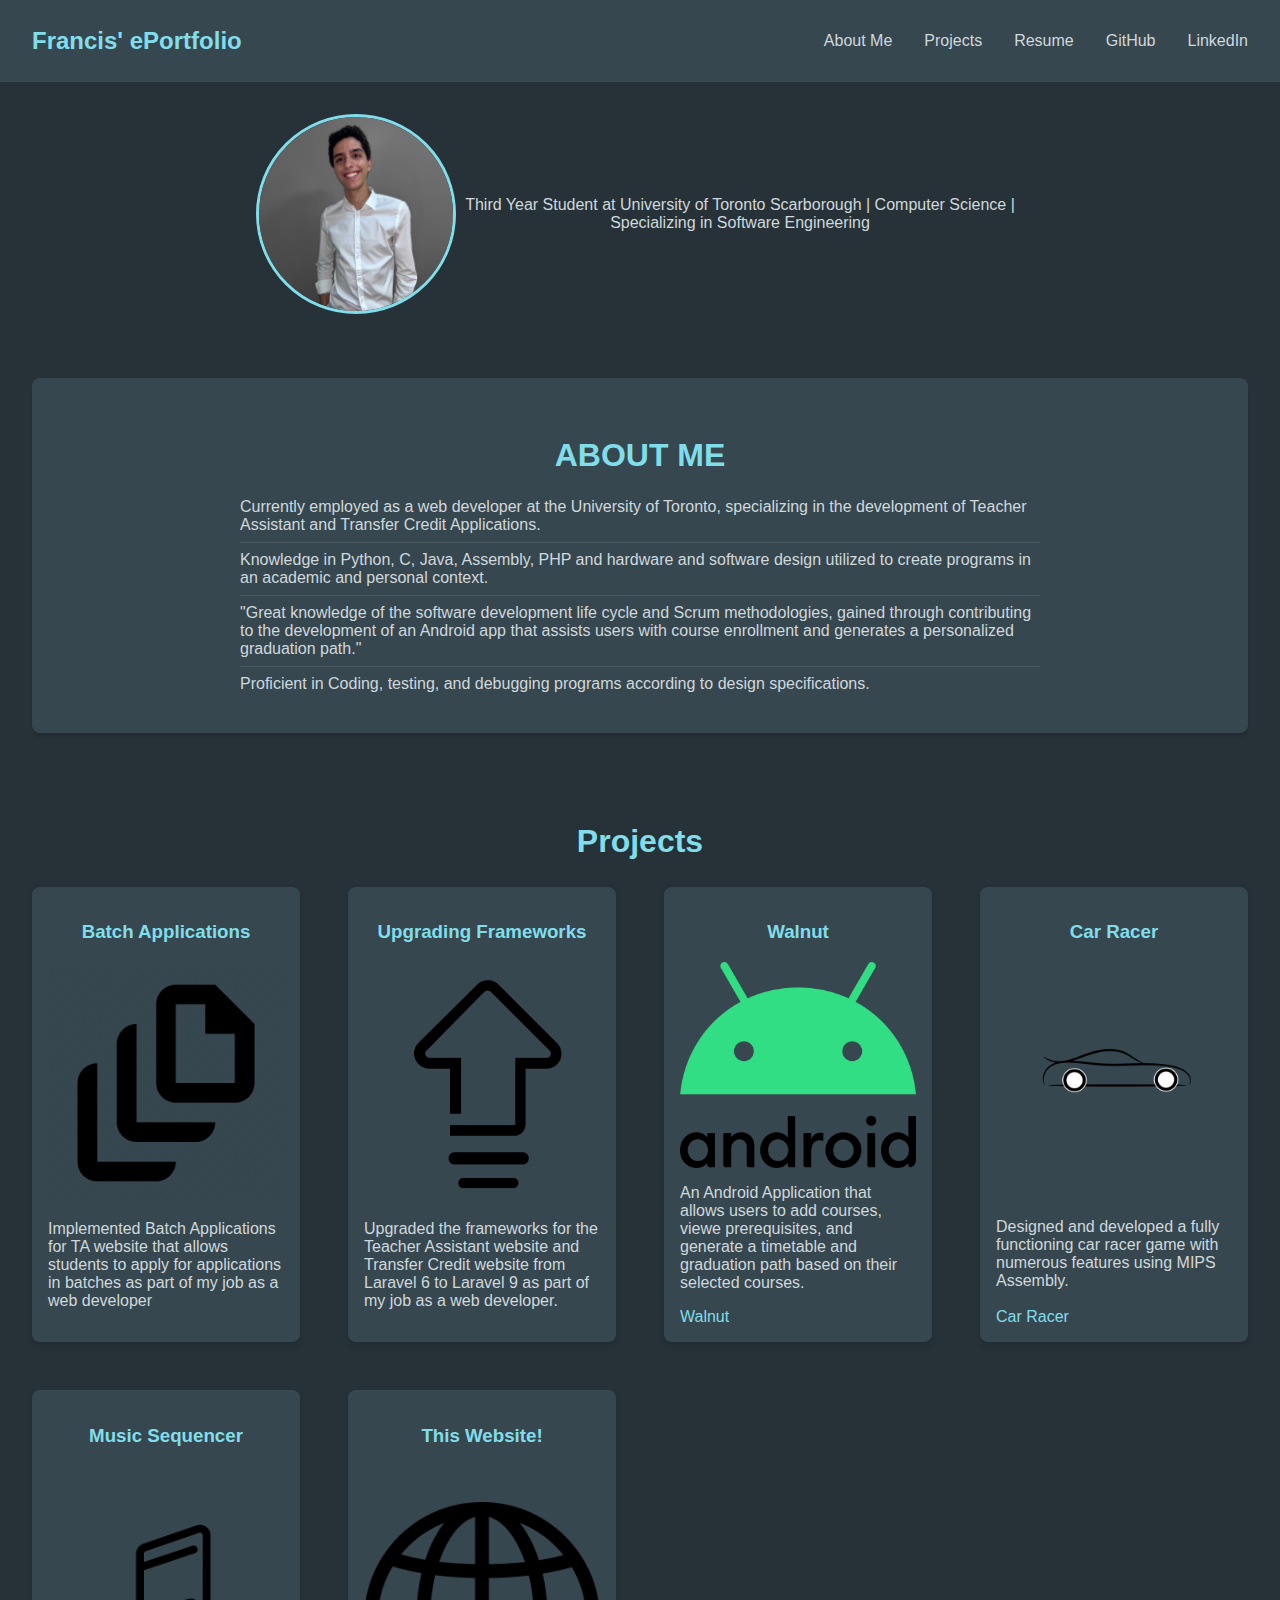
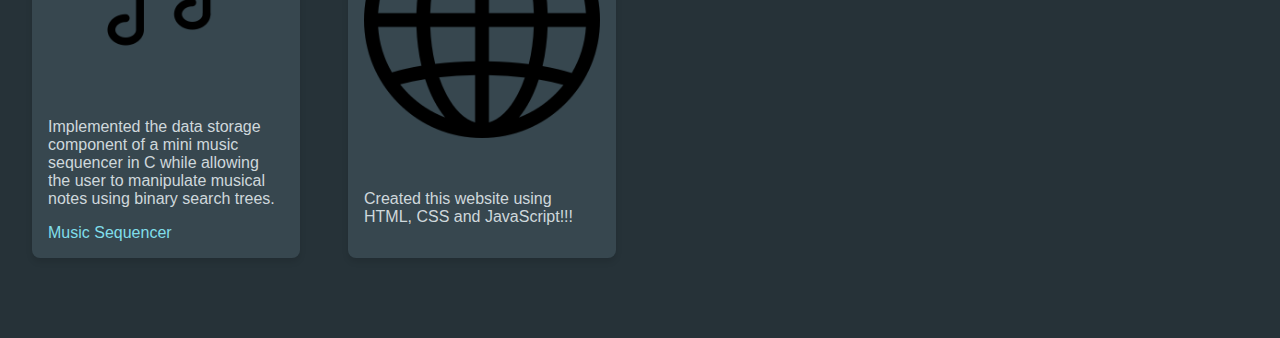
==== projects.html @ 4bc5f565 "Add files via upload" ====
<!DOCTYPE html>
<html lang="en">

<head>
    <meta charset="UTF-8">
    <meta name="viewport" content="width=device-width, initial-scale=1.0">
    <title>Francis's ePortfolio</title>
    <link rel="stylesheet" href="projects.css">
    <script src="projects.js" defer></script>
    
</head>

<body id="page-content" class="blurry">
    <nav>
        <div class="logo">
            <a href="index.html">Francis' ePortfolio</a>
        </div>
        <ul class="nav-links">
            <li><a href="#about-me">About Me</a></li>
            <li><a href="#projects">Projects</a></li>
            <li><a href="resume.pdf" target="_blank">Resume</a></li>
            <li><a href="https://github.com/francisayyad03" target="_blank">GitHub</a></li>
            <li><a href="https://www.linkedin.com/in/francis-ayyad-94129a250/" target="_blank">LinkedIn</a></li>
        </ul>
    </nav>
    <header>
        <div class="header-wrapper"> 
            <img class="profile-image" src="francis.jpg" alt="Francis">
                <p>Third Year Student at University of Toronto Scarborough | Computer Science | Specializing in Software Engineering</p>
        </div>
    </header>

    
    <section class="about-me" id = "about-me">
        <h2>About Me</h2>
        <ul>
            <li>Currently employed as a web developer at the University of Toronto, specializing in the development of Teacher Assistant and Transfer Credit Applications.</li>
            <li>Knowledge in Python, C, Java, Assembly, PHP and hardware and software design utilized to create programs in an academic and personal context.</li>
            <li>"Great knowledge of the software development life cycle and Scrum methodologies, gained through contributing to the development of an Android app that assists users with course enrollment and generates a personalized graduation path."</li>
            <li>Proficient in Coding, testing, and debugging programs according to design specifications.</li>
        </ul>
    </section>

    <section class="projects" id = "projects">
        <h2>Projects</h2>

        <div class="project-grid">
            <div class="project">
                <h3>Batch Applications</h3>
                <img src="batch.png" alt="Project 1">
                <p>Implemented Batch Applications for TA website that allows students to apply for applications in batches as part of my job as a web developer</p>
            </div>

            <div class="project">
                <h3>Upgrading Frameworks</h3>
                <img src="upgrade.png" alt="Project 2">
                <p>Upgraded the frameworks for the Teacher Assistant website and Transfer Credit website from Laravel 6 to Laravel 9 as part of my job as a web developer.</p>
            </div>

            <div class="project">
                <h3>Walnut</h3>
                <img src="android.png" alt="Project 3">
                <p>An Android Application that allows users to add courses, viewe prerequisites, and generate a timetable and graduation path based on their selected courses.</p>
                <a href= "https://github.com/b07boys/walnut" target="_blank">Walnut</a> 
            </div>
            <div class="project">
                <h3>Car Racer</h3>
                <img src="car2.png" alt="Project 1">
                <p>Designed and developed a fully functioning car racer game with numerous features using MIPS Assembly.</p>
                <a href ="https://github.com/francisayyad03/Car-Racer" target="_blank">Car Racer</a>
            </div>
            <div class="project">
                <h3>Music Sequencer</h3>
                <img src="music3.png" alt="Project 5">
                <p>Implemented the data storage component of a mini music sequencer in C while allowing the user to manipulate musical notes using binary search trees. </p>
                <a href ="https://github.com/francisayyad03/Music-Sequencer" target="_blank">Music Sequencer</a>
            </div>
            <div class="project">
                <h3>This Website!</h3>
                <img src="website2.png" alt="Project 6">
                <p>Created this website using HTML, CSS and JavaScript!!!</p>
            </div>
        </div>
    </section>
</body>

</html>
---- projects.css ----
* {
    box-sizing: border-box;
}

body {
    font-family: 'Orbitron', sans-serif; /* Added futuristic font */
    color: #cfd8dc; /* Light gray for text */
    background-color: #263238; /* Dark gray for background */
    margin: 0;
    padding: 0;
}

/* Add navigation menu styles */
nav {
    display: flex;
    justify-content: space-between;
    align-items: center;
    background-color: #37474f; /* Slightly lighter background for nav */
    padding: 1rem 2rem;
}

nav .logo a {
    color: #80deea; /* Futuristic color for logo */
    font-size: 1.5rem;
    font-weight: 700;
    text-decoration: none;
}

nav .nav-links {
    display: flex;
    list-style: none;
}

nav .nav-links li {
    margin-left: 2rem;
}

nav .nav-links li a {
    color: #cfd8dc; /* Light gray for nav links */
    text-decoration: none;
    font-size: 1rem;
}

nav .nav-links li a:hover {
    text-decoration: underline;
    color: #80deea; /* Futuristic color on hover */
}

header {
    background-color: #263238;
    padding: 2rem 0;
    text-align: center;
}

.header-wrapper {
    max-width: 60%;
    display: flex;
    justify-content: space-between;
    align-items: center;
    margin: 0 auto;
}

.header-text {
    text-align: left;
}

.profile-image {
    width: 200px;
    height: auto;
    border-radius: 50%;
    border: 3px solid #80deea; /* Futuristic color border around profile image */
}

.about-me {
    background-color: #37474f; /* Slightly lighter background for project cards */
    padding: 2rem;
    border-radius: 0.5rem; /* Rounded corners */
    margin: 2rem; /* Space around the section */
    box-shadow: 0 4px 2px rgba(0, 0, 0, 0.1);
}

.about-me h2 {
    font-size: 2rem;
    margin-bottom: 1rem;
    color: #80deea;
    text-transform: uppercase;
}

.about-me ul {
    list-style: none;
    padding-left: 0;
    text-align: left;
    margin: 0 auto;
    max-width: 800px; /* Limit the width of the list */
}

.about-me li {
    padding: 0.5rem 0;
    border-bottom: 1px solid rgba(255, 255, 255, 0.1); /* Separator line */
}

.about-me li:last-child {
    border-bottom: none; /* Remove the line for the last item */
}

.about-me p {
    color: #cfd8dc;
    font-size: 1.2rem;
    font-weight: 300;
    line-height: 1.5;
}


.projects {
    padding: 2rem;
}

.project-grid {
    display: grid;
    justify-content: center;
    grid-template-columns: repeat(auto-fit, minmax(250px, 0.3fr));
    grid-template-rows: auto auto min-content;
    gap: 3rem;
    
}

.project {
    background-color: #37474f; /* Slightly lighter background for project cards */
    border-radius: 0.5rem;
    padding: 1rem;
    box-shadow: 0 4px 6px rgba(0, 0, 0, 0.1);
    display: flex;
    flex-direction: column;
    justify-content: space-between;
}

.project img {
    width: 100%;
    height: auto;
    object-fit: cover;
    border-radius: 0.5rem;
    justify-content: center;
}

/* Add these styles to your projects.css file */
.project-slider {
    display: flex;
    align-items: center;
    justify-content: center;
    position: relative;
}

h2{
    font-size: 2rem;
    color: #80deea; /* Futuristic color for headers */
    text-align: center;
}

h3{
    color: #80deea; /* Futuristic color for headers */
    text-align: center;
}

a {
    color: #80deea; /* Futuristic color for links */
    text-decoration: none;
}

a:hover {
    text-decoration: underline;
    color: #cfd8dc; /* Light gray on hover */
}

@keyframes fadeIn {
    from {
        opacity: 0;
    }
    to {
        opacity: 1;
    }
}
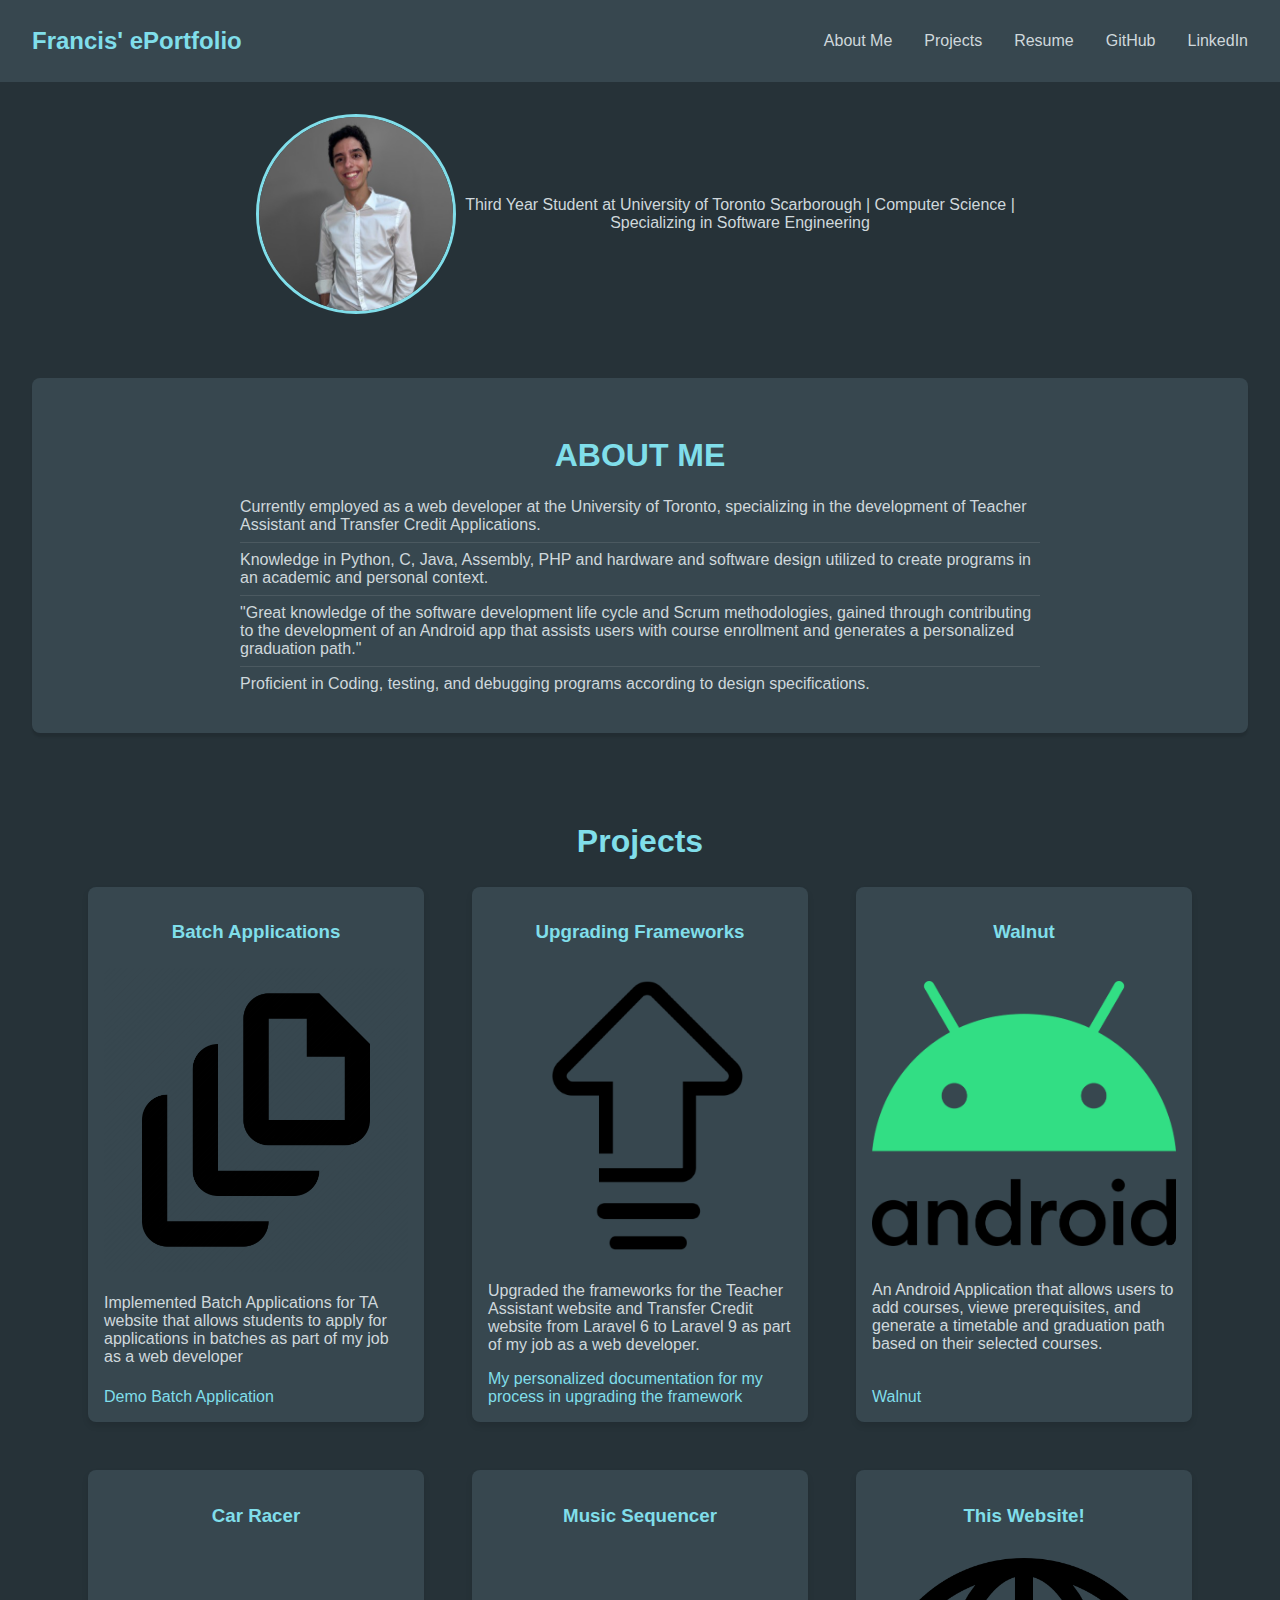
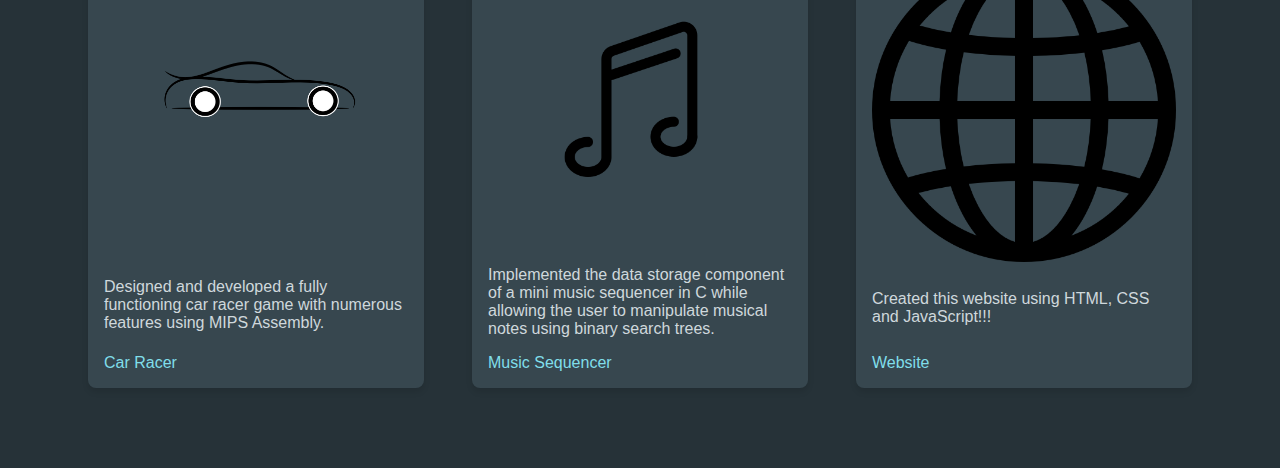
==== commit 5ca2e311: "updating the website" ====
--- a/projects.html
+++ b/projects.html
@@ -18,7 +18,7 @@
         <ul class="nav-links">
             <li><a href="#about-me">About Me</a></li>
             <li><a href="#projects">Projects</a></li>
-            <li><a href="resume.pdf" target="_blank">Resume</a></li>
+            <li><a href="Francis Ayyad Master Resume.pdf" target="_blank">Resume</a></li>
             <li><a href="https://github.com/francisayyad03" target="_blank">GitHub</a></li>
             <li><a href="https://www.linkedin.com/in/francis-ayyad-94129a250/" target="_blank">LinkedIn</a></li>
         </ul>
@@ -49,12 +49,14 @@
                 <h3>Batch Applications</h3>
                 <img src="batch.png" alt="Project 1">
                 <p>Implemented Batch Applications for TA website that allows students to apply for applications in batches as part of my job as a web developer</p>
+                <a href="demoBatch.png" target="_blank">Demo Batch Application</a>
             </div>
 
             <div class="project">
                 <h3>Upgrading Frameworks</h3>
                 <img src="upgrade.png" alt="Project 2">
                 <p>Upgraded the frameworks for the Teacher Assistant website and Transfer Credit website from Laravel 6 to Laravel 9 as part of my job as a web developer.</p>
+                <a href="documentationUpgrade.png" target="_blank">My personalized documentation for my process in upgrading the framework</a>
             </div>
 
             <div class="project">
@@ -79,6 +81,7 @@
                 <h3>This Website!</h3>
                 <img src="website2.png" alt="Project 6">
                 <p>Created this website using HTML, CSS and JavaScript!!!</p>
+                <a href= "https://github.com/francisayyad03/ePortfolio" target="_blank">Website</a> 
             </div>
         </div>
     </section>
--- a/projects.css
+++ b/projects.css
@@ -118,7 +118,7 @@
 .project-grid {
     display: grid;
     justify-content: center;
-    grid-template-columns: repeat(auto-fit, minmax(250px, 0.3fr));
+    grid-template-columns: repeat(auto-fit, minmax(300px, 0.3fr));
     grid-template-rows: auto auto min-content;
     gap: 3rem;
     
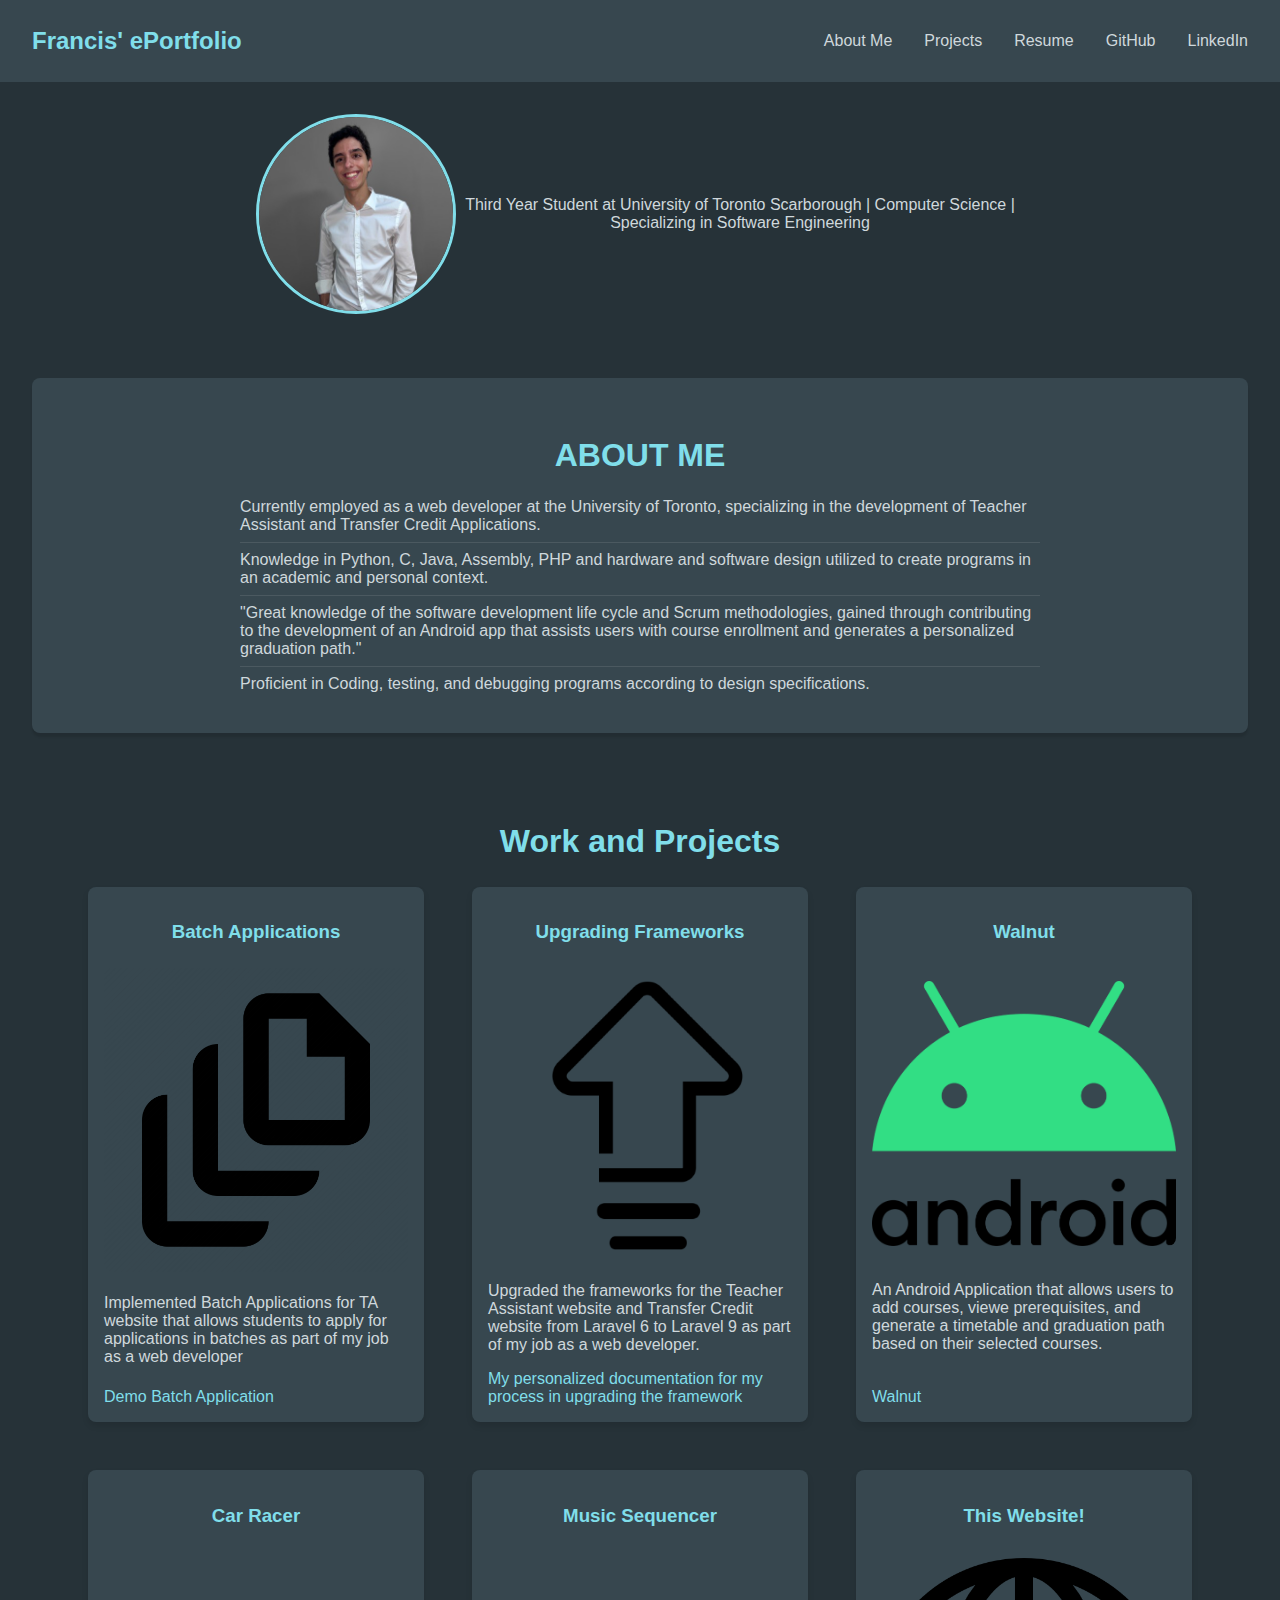
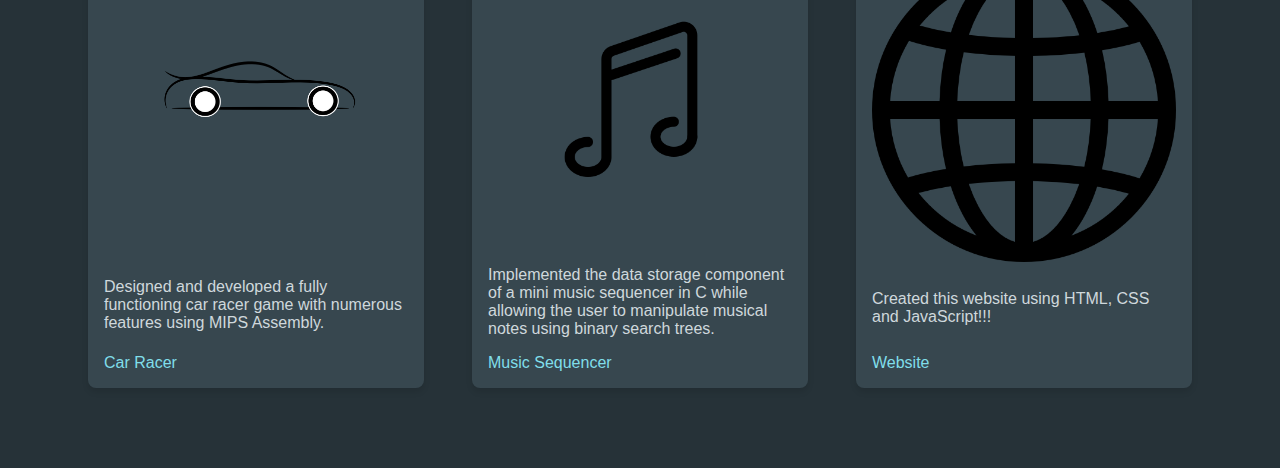
==== commit 67c41bc1: "minor fix" ====
--- a/projects.html
+++ b/projects.html
@@ -42,7 +42,7 @@
     </section>
 
     <section class="projects" id = "projects">
-        <h2>Projects</h2>
+        <h2>Work and Projects</h2>
 
         <div class="project-grid">
             <div class="project">
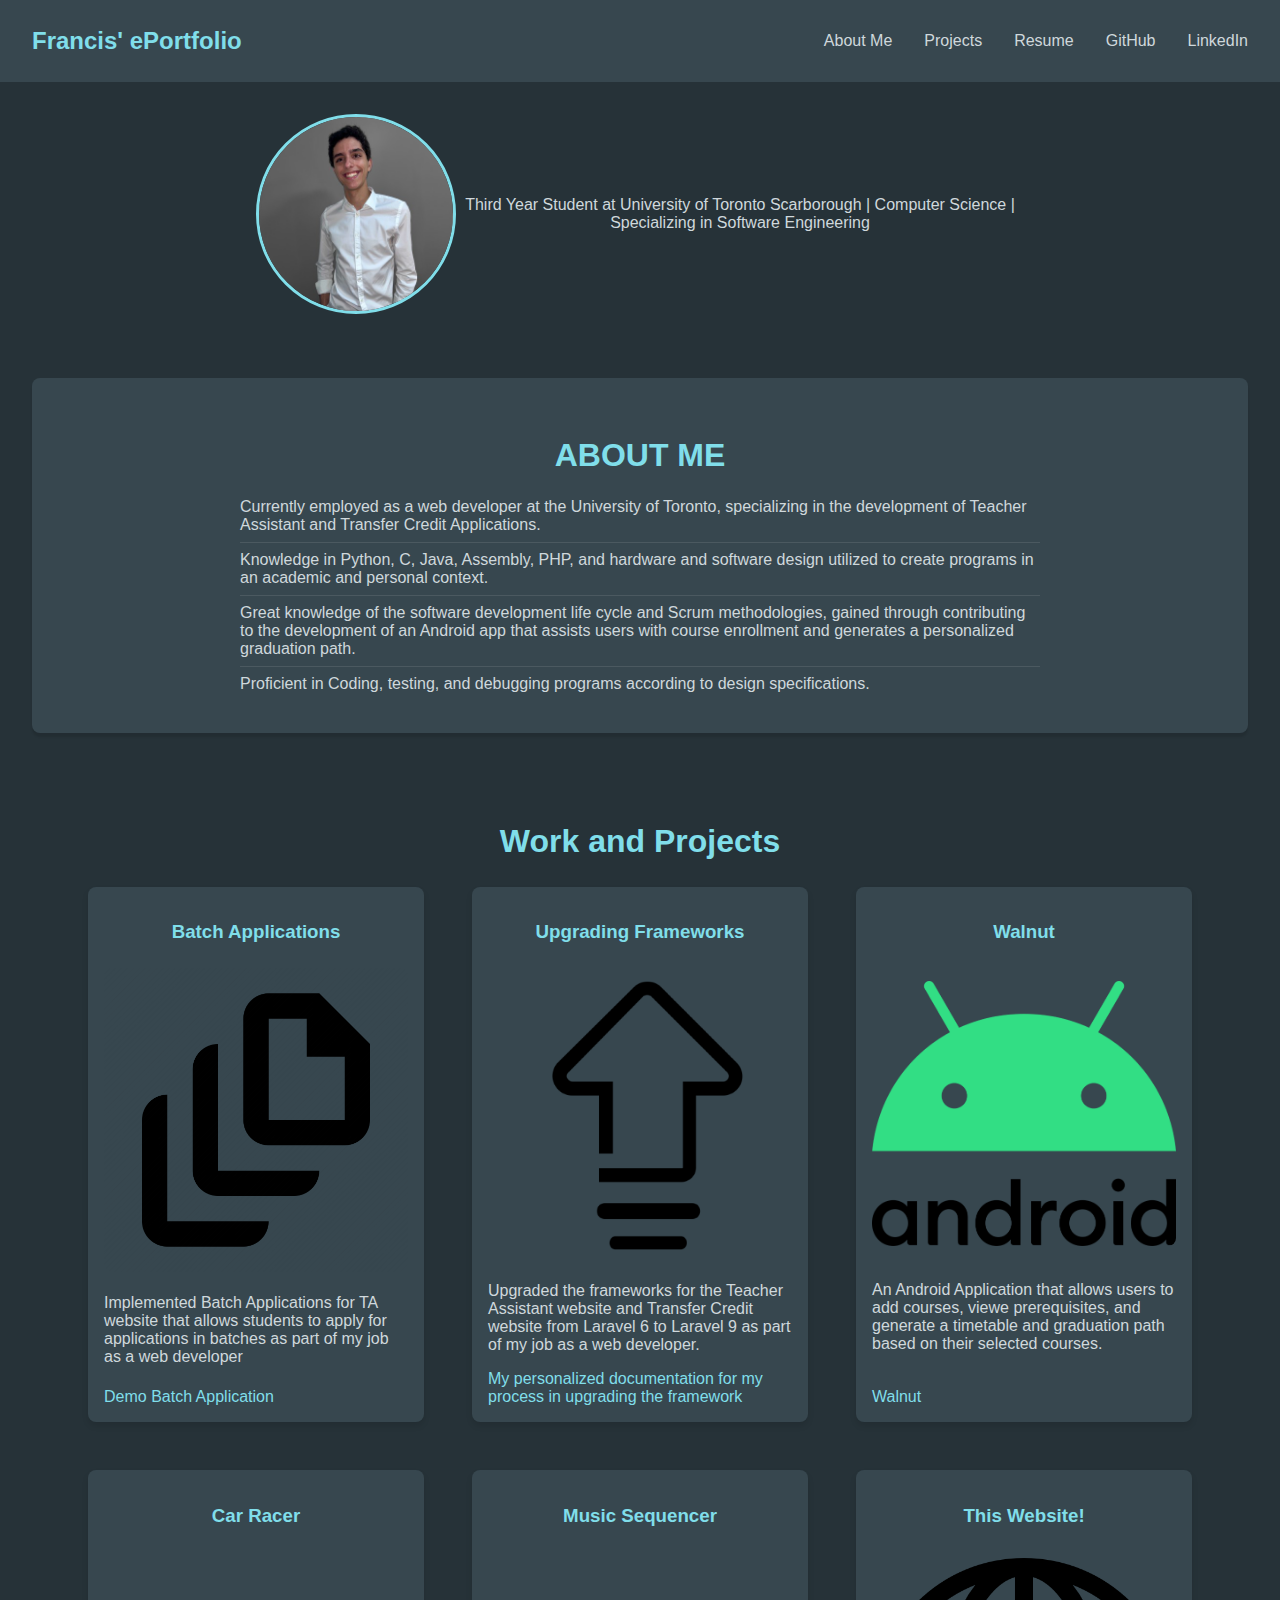
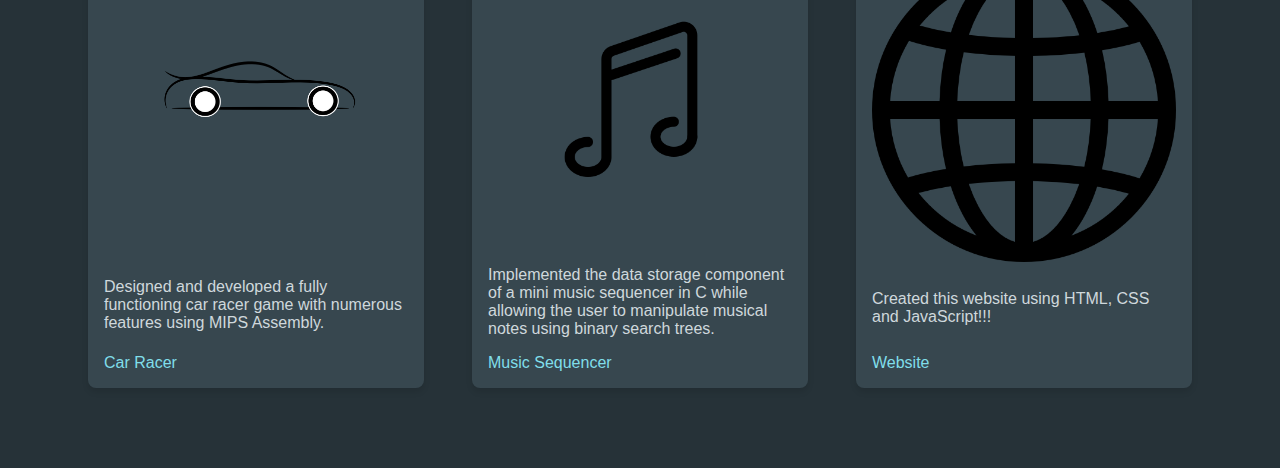
==== commit ca9d2d8c: "Update projects.html" ====
--- a/projects.html
+++ b/projects.html
@@ -18,7 +18,7 @@
         <ul class="nav-links">
             <li><a href="#about-me">About Me</a></li>
             <li><a href="#projects">Projects</a></li>
-            <li><a href="Francis Ayyad Master Resume.pdf" target="_blank">Resume</a></li>
+            <li><a href="Francis Ayyad Master Resume pdf.pdf" target="_blank">Resume</a></li>
             <li><a href="https://github.com/francisayyad03" target="_blank">GitHub</a></li>
             <li><a href="https://www.linkedin.com/in/francis-ayyad-94129a250/" target="_blank">LinkedIn</a></li>
         </ul>
@@ -35,8 +35,8 @@
         <h2>About Me</h2>
         <ul>
             <li>Currently employed as a web developer at the University of Toronto, specializing in the development of Teacher Assistant and Transfer Credit Applications.</li>
-            <li>Knowledge in Python, C, Java, Assembly, PHP and hardware and software design utilized to create programs in an academic and personal context.</li>
-            <li>"Great knowledge of the software development life cycle and Scrum methodologies, gained through contributing to the development of an Android app that assists users with course enrollment and generates a personalized graduation path."</li>
+            <li>Knowledge in Python, C, Java, Assembly, PHP, and hardware and software design utilized to create programs in an academic and personal context.</li>
+            <li>Great knowledge of the software development life cycle and Scrum methodologies, gained through contributing to the development of an Android app that assists users with course enrollment and generates a personalized graduation path.</li>
             <li>Proficient in Coding, testing, and debugging programs according to design specifications.</li>
         </ul>
     </section>
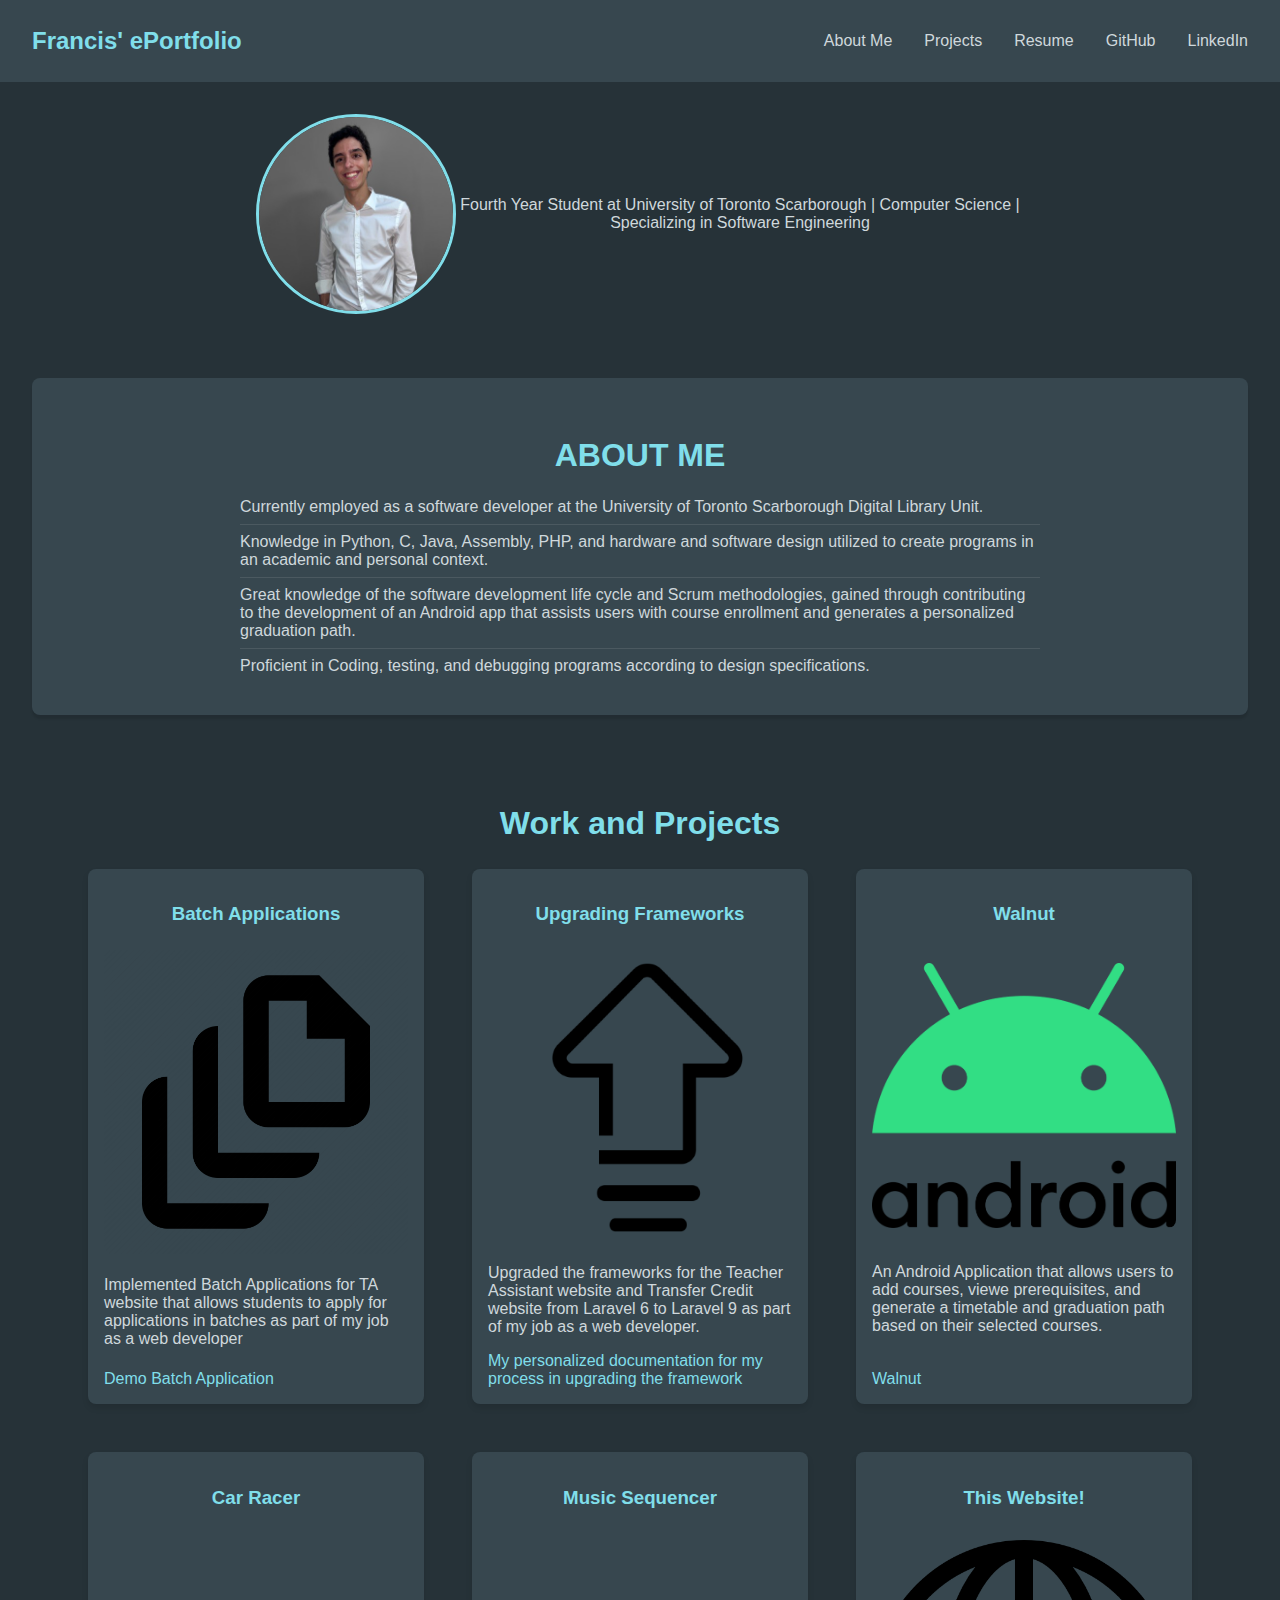
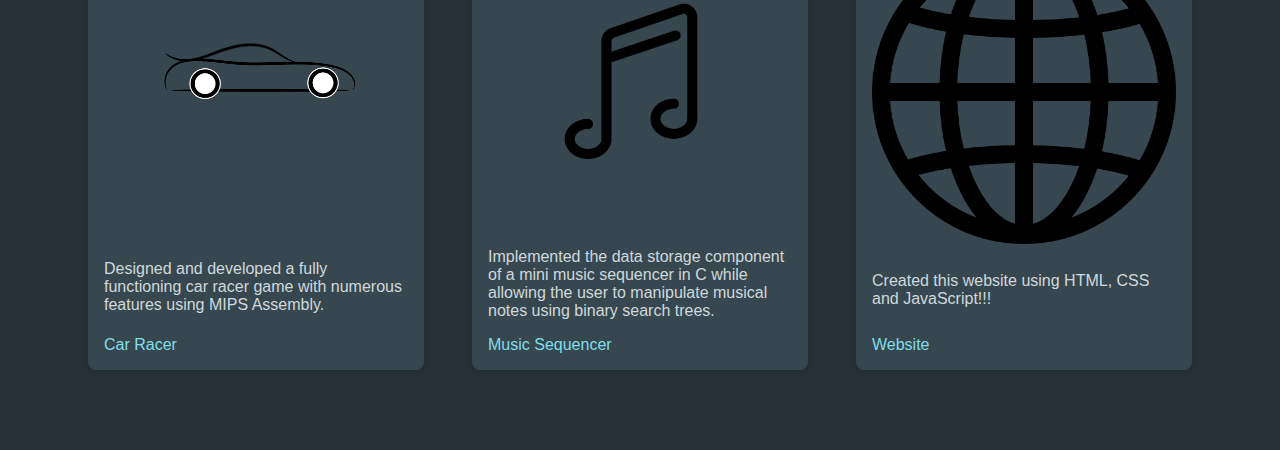
==== commit 414310c9: "update" ====
--- a/projects.html
+++ b/projects.html
@@ -26,7 +26,7 @@
     <header>
         <div class="header-wrapper"> 
             <img class="profile-image" src="francis.jpg" alt="Francis">
-                <p>Third Year Student at University of Toronto Scarborough | Computer Science | Specializing in Software Engineering</p>
+                <p>Fourth Year Student at University of Toronto Scarborough | Computer Science | Specializing in Software Engineering</p>
         </div>
     </header>
 
@@ -34,7 +34,7 @@
     <section class="about-me" id = "about-me">
         <h2>About Me</h2>
         <ul>
-            <li>Currently employed as a web developer at the University of Toronto, specializing in the development of Teacher Assistant and Transfer Credit Applications.</li>
+            <li>Currently employed as a software developer at the University of Toronto Scarborough Digital Library Unit.</li>
             <li>Knowledge in Python, C, Java, Assembly, PHP, and hardware and software design utilized to create programs in an academic and personal context.</li>
             <li>Great knowledge of the software development life cycle and Scrum methodologies, gained through contributing to the development of an Android app that assists users with course enrollment and generates a personalized graduation path.</li>
             <li>Proficient in Coding, testing, and debugging programs according to design specifications.</li>
